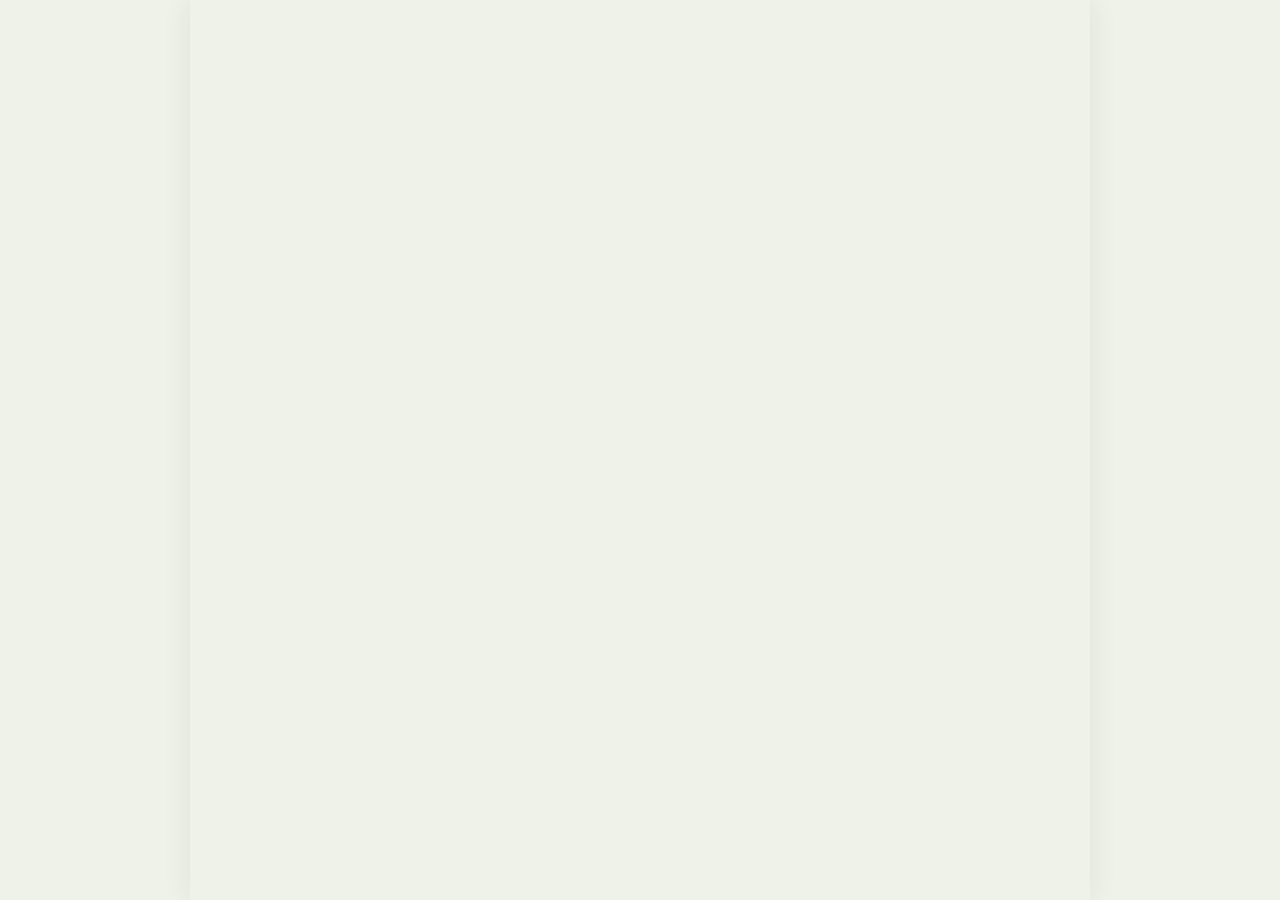
==== bosai.html @ 7ceba3e6 "防災ゲームブックの本番ページを追加" ====
<!DOCTYPE html><html lang="ja"><head><meta charset="UTF-8"><meta name="viewport" content="width=device-width,initial-scale=1.0,maximum-scale=1.0,user-scalable=no"><title>防災ゲームブック</title><link rel="stylesheet" href="css/style.css"></head><body><div id="app"></div><script src="data/bosai.js"></script><script src="js/gamebook-engine.js"></script><script>GameBook.start({ data: BOSAI_DATA });</script></body></html>
---- css/style.css ----
:root{
    --paper:#EEF2E9;
    --paper-2:#E4EADC;
    --ink:#263229;
    --ink-soft:#4C5A4E;
    --paddy:#4E7C4A;
    --paddy-dark:#3A5F3A;
    --water:#4C7A93;
    --gold:#C89B3C;
    --brown:#8B6B4A;
    --warn:#B65C38;
    --card-shadow: 0 2px 10px rgba(38,50,41,0.10);
    --stage-color: var(--paddy);
  }
  *{box-sizing:border-box;}
  html,body{height:100%;}
  body{
    margin:0;
    background:var(--paper);
    color:var(--ink);
    font-family:"Hiragino Sans","Hiragino Kaku Gothic ProN","Yu Gothic","Meiryo",system-ui,-apple-system,sans-serif;
    display:flex;
    justify-content:center;
    -webkit-tap-highlight-color:transparent;
  }
  #app{
    width:100%;
    max-width:560px;
    min-height:100vh;
    display:flex;
    flex-direction:column;
    background:var(--paper);
  }

  /* ---------- header ---------- */
  .stagebar{
    padding:14px 18px 12px;
    background:var(--stage-color);
    color:#fff;
    transition:background .4s ease;
  }
  .stagebar .row{
    display:flex;
    align-items:baseline;
    justify-content:space-between;
  }
  .stagebar .season{
    font-size:22px;
    font-weight:700;
    letter-spacing:.04em;
  }
  .stagebar .month{
    font-size:13px;
    opacity:.9;
  }
  .dots{
    margin-top:10px;
    display:flex;
    gap:6px;
  }
  .dot{
    width:8px;height:8px;border-radius:50%;
    background:rgba(255,255,255,.35);
  }
  .dot.done{background:#fff;}
  .dot.now{background:#fff; transform:scale(1.3);}

  /* ---------- main scene area ---------- */
  main{
    flex:1;
    display:flex;
    flex-direction:column;
    padding:20px 18px 18px;
    gap:14px;
  }
  .scene-card{
    background:#fff;
    border-radius:16px;
    padding:20px 18px;
    box-shadow:var(--card-shadow);
  }
  .scene-title{
    font-size:15px;
    font-weight:700;
    color:var(--paddy-dark);
    margin:0 0 8px;
  }
  .scene-text{
    font-size:18px;
    line-height:1.85;
    margin:0;
    white-space:pre-wrap;
  }

  .choices{
    display:flex;
    flex-direction:column;
    gap:12px;
    margin-top:auto;
  }
  .choice-btn{
    display:block;
    width:100%;
    text-align:left;
    padding:18px 18px;
    font-size:17px;
    line-height:1.5;
    font-family:inherit;
    color:var(--ink);
    background:#fff;
    border:2px solid var(--paper-2);
    border-radius:14px;
    cursor:pointer;
    transition:border-color .15s ease, transform .1s ease;
  }
  .choice-btn:active{
    transform:scale(0.98);
  }
  .choice-btn:hover{
    border-color:var(--paddy);
  }
  .choice-btn .num{
    display:inline-block;
    width:26px;height:26px;
    line-height:26px;
    text-align:center;
    border-radius:50%;
    background:var(--paddy);
    color:#fff;
    font-size:13px;
    font-weight:700;
    margin-right:10px;
  }

  /* ---------- result panel ---------- */
  .result-card{
    background:#fff;
    border-radius:16px;
    padding:20px 18px;
    box-shadow:var(--card-shadow);
    display:flex;
    flex-direction:column;
    gap:14px;
  }
  .result-block h3{
    margin:0 0 4px;
    font-size:13px;
    color:var(--ink-soft);
    font-weight:700;
  }
  .result-block p{
    margin:0;
    font-size:16px;
    line-height:1.75;
  }
  .point-block{
    background:var(--paper-2);
    border-radius:12px;
    padding:14px 16px;
  }
  .point-block h3{
    color:var(--paddy-dark);
    margin:0 0 6px;
    font-size:14px;
    font-weight:700;
  }
  .fact-block{
    border-left:4px solid var(--gold);
    padding-left:12px;
  }
  .fact-block p{color:var(--ink-soft); font-size:14.5px;}

  .next-btn{
    margin-top:4px;
    align-self:stretch;
    padding:16px;
    border:none;
    border-radius:14px;
    background:var(--paddy-dark);
    color:#fff;
    font-size:17px;
    font-weight:700;
    font-family:inherit;
    cursor:pointer;
  }
  .next-btn:active{transform:scale(0.98);}

  /* ---------- title / resume screen ---------- */
  .center-screen{
    flex:1;
    display:flex;
    flex-direction:column;
    align-items:center;
    justify-content:center;
    padding:32px 24px;
    text-align:center;
    gap:22px;
  }
  .title-visual{
    width:min(72vw,300px);
    height:min(32vw,150px);
    min-height:120px;
    display:flex;
    align-items:flex-end;
    justify-content:center;
    background:linear-gradient(180deg,rgba(255,255,255,.35),rgba(255,255,255,.85));
    border:1px solid rgba(78,124,74,.12);
    border-radius:24px;
    overflow:hidden;
    box-shadow:var(--card-shadow);
  }
  .title-navi{
    width:100%;
    height:100%;
    object-fit:contain;
    object-position:center bottom;
  }
  .title-label{
    margin-bottom:-14px;
    font-size:11px;
    font-weight:700;
    letter-spacing:.14em;
    color:var(--paddy);
  }
  .title-jp{
    font-size:30px;
    font-weight:800;
    color:var(--paddy-dark);
    margin:0;
  }
  .title-sub{
    font-size:14px;
    color:var(--ink-soft);
    margin:0;
    line-height:1.7;
  }
  .primary-btn{
    width:100%;
    max-width:320px;
    padding:18px;
    border:none;
    border-radius:14px;
    background:var(--paddy-dark);
    color:#fff;
    font-size:17px;
    font-weight:700;
    font-family:inherit;
    cursor:pointer;
  }
  .ghost-btn{
    width:100%;
    max-width:320px;
    padding:16px;
    border:2px solid var(--paper-2);
    border-radius:14px;
    background:transparent;
    color:var(--ink-soft);
    font-size:15px;
    font-family:inherit;
    cursor:pointer;
  }

  /* ---------- ending ---------- */
  .badge{
    display:inline-block;
    padding:8px 18px;
    border-radius:999px;
    background:var(--gold);
    color:#fff;
    font-weight:700;
    font-size:14px;
    margin-bottom:6px;
  }
  .log-list{
    display:flex;
    flex-direction:column;
    gap:10px;
    margin:14px 0;
  }
  .log-item{
    background:var(--paper-2);
    border-radius:12px;
    padding:12px 14px;
    font-size:14.5px;
    line-height:1.6;
  }
  .log-item .tag{
    font-size:12px;
    color:var(--paddy-dark);
    font-weight:700;
    display:block;
    margin-bottom:2px;
  }
  .learn-grid{
    display:flex;
    flex-wrap:wrap;
    gap:8px;
    margin:10px 0 4px;
  }
  .learn-chip{
    font-size:12.5px;
    background:#fff;
    border:1.5px solid var(--paddy);
    color:var(--paddy-dark);
    padding:6px 10px;
    border-radius:999px;
  }
  .reflect-q{
    font-size:15px;
    font-weight:700;
    margin:16px 0 6px;
  }
  textarea.reflect{
    width:100%;
    min-height:70px;
    border:2px solid var(--paper-2);
    border-radius:12px;
    padding:12px;
    font-family:inherit;
    font-size:15px;
    resize:vertical;
  }
  footer.note{
    padding:10px 18px 22px;
    font-size:12px;
    color:var(--ink-soft);
    text-align:center;
  }

/* ---------- tablet / navi ---------- */
.navi-guide{display:flex;align-items:flex-end;gap:10px;min-height:58px;margin:-4px 4px 0}
.navi-bubble{flex:1;background:#fff;border:1.5px solid var(--paper-2);border-radius:14px 14px 14px 4px;padding:10px 13px;font-size:14px;line-height:1.5;box-shadow:var(--card-shadow)}
.navi-img{width:58px;height:58px;object-fit:contain;flex:none;filter:drop-shadow(0 2px 2px rgba(0,0,0,.08))}
@media (min-width:700px){#app{max-width:900px}.stagebar{padding:14px 28px}.stagebar .season{font-size:24px}main{padding:24px 28px 24px;gap:16px}.scene-card,.result-card{padding:24px}.scene-text{font-size:21px;line-height:1.8}.choices{display:grid;grid-template-columns:1fr 1fr;gap:14px}.choice-btn{min-height:82px;font-size:18px;padding:18px 20px}.choice-btn:last-child:nth-child(odd){grid-column:1 / -1}.navi-guide{margin:0 4px}.navi-img{width:72px;height:72px}.navi-bubble{font-size:16px;padding:12px 16px}}
@media (max-width:699px){main{min-height:calc(100vh - 78px)}.scene-card{padding:18px 16px}.choice-btn{min-height:68px}}


/* ---------- gamebook polish ---------- */
.navi-guide{
  animation:naviIn .35s ease-out;
}
.navi-bubble{
  position:relative;
  border-color:rgba(78,124,74,.22);
  background:rgba(255,255,255,.96);
}
.navi-bubble::after{
  content:"";
  position:absolute;
  right:-7px;
  bottom:12px;
  width:12px;
  height:12px;
  background:#fff;
  border-top:1.5px solid rgba(78,124,74,.22);
  border-right:1.5px solid rgba(78,124,74,.22);
  transform:rotate(45deg);
}
.navi-img{
  object-position:center bottom;
  transform-origin:center bottom;
  animation:naviFloat 2.8s ease-in-out infinite;
}
.result-guide .navi-bubble{
  border-color:rgba(200,155,60,.35);
}
.scene-card,.result-card{
  border:1px solid rgba(78,124,74,.08);
}
.choice-btn{
  box-shadow:0 2px 7px rgba(38,50,41,.06);
}
.choice-btn:hover{
  transform:translateY(-1px);
  box-shadow:0 4px 12px rgba(38,50,41,.10);
}
@media (min-width:700px){
  #app{
    box-shadow:0 0 28px rgba(38,50,41,.08);
  }
  .navi-guide{
    max-width:760px;
    width:100%;
    margin-left:auto;
    margin-right:auto;
  }
  .scene-card{
    max-width:760px;
    width:100%;
    margin-left:auto;
    margin-right:auto;
  }
  .choices{
    width:100%;
    max-width:760px;
    margin-left:auto;
    margin-right:auto;
  }
  .choice-btn{
    min-height:88px;
    display:flex;
    align-items:center;
  }
}
@media (prefers-reduced-motion:reduce){
  .navi-guide,.navi-img{animation:none}
  .choice-btn{transition:none}
}
@keyframes naviIn{
  from{opacity:0;transform:translateY(5px)}
  to{opacity:1;transform:translateY(0)}
}
@keyframes naviFloat{
  0%,100%{transform:translateY(0)}
  50%{transform:translateY(-3px)}
}

.scene-image{margin:14px 0 18px;border-radius:14px;overflow:hidden;background:#eef1eb;border:1px solid rgba(78,124,74,.12)}
.scene-image img{display:block;width:100%;height:180px;object-fit:cover}
.scene-image figcaption{padding:6px 10px;font-size:10px;line-height:1.4;color:var(--ink-soft);background:rgba(255,255,255,.92)}
.scene-image figcaption a{color:inherit}
@media (min-width:700px){.scene-image img{height:210px}}
@media (max-width:699px){.scene-image img{height:150px}}

/* 5つの状態 */
.status-panel{width:100%;max-width:760px;margin:0 auto 14px;padding:12px 14px;background:rgba(255,255,255,.92);border:1px solid rgba(78,124,74,.12);border-radius:14px;box-shadow:0 2px 8px rgba(38,50,41,.05)}
.status-title{font-size:12px;font-weight:700;color:var(--ink-soft);margin-bottom:8px}
.status-grid{display:grid;grid-template-columns:repeat(5,1fr);gap:8px}
.status-item{min-width:0}
.status-label{display:flex;align-items:center;gap:3px;font-size:11px;color:var(--ink-soft);white-space:nowrap}
.status-bars{display:flex;gap:3px;margin-top:5px}
.status-dot{height:6px;flex:1;border-radius:99px;background:#dfe4df}
.status-dot.on{background:var(--paddy)}
.effect-summary{display:flex;flex-wrap:wrap;align-items:center;gap:6px;margin:0 0 14px;padding:10px 12px;border-radius:12px;background:#f7f8f4;border:1px solid rgba(78,124,74,.10)}
.effect-title{font-size:12px;color:var(--ink-soft);font-weight:700;margin-right:2px}
.effect{font-size:13px;font-weight:700;padding:3px 7px;border-radius:999px}
.effect.up{background:#e8f2e5;color:#3f7338}
.effect.down{background:#f4e8e4;color:#9a594c}
.gameover-card h2{font-size:22px;margin:8px 0 10px;color:var(--ink)}
.gameover-mark{display:inline-block;font-size:12px;font-weight:700;color:#fff;background:#5b5148;border-radius:999px;padding:5px 9px}
.status-final{display:grid;grid-template-columns:repeat(5,1fr);gap:8px;margin-top:18px}
.status-final div{display:flex;flex-direction:column;align-items:center;gap:3px;padding:9px 4px;background:#f7f8f4;border-radius:10px}
.status-final span{font-size:20px}.status-final b{font-size:10px;color:var(--ink-soft);font-weight:600}.status-final strong{font-size:18px;color:var(--ink)}
@media(max-width:699px){
  .status-label{font-size:10px}
  .status-grid{gap:5px}
  .status-final{grid-template-columns:repeat(5,1fr);gap:5px}
  .status-final b{font-size:9px}
}


/* ---------- final status ---------- */
.final-status-heading{
  width:100%;
  max-width:760px;
  margin:2px auto -6px;
  display:flex;
  flex-direction:column;
  gap:3px;
  padding:0 2px;
}
.final-status-heading span{
  font-size:18px;
  font-weight:800;
  color:var(--paddy-dark);
}
.final-status-heading small{
  font-size:12px;
  line-height:1.5;
  color:var(--ink-soft);
}
.final-status-panel{
  margin-bottom:2px;
  border-color:rgba(200,155,60,.28);
  background:rgba(255,255,255,.98);
}
.final-status-panel .status-title{
  color:var(--paddy-dark);
}
.scene-image figcaption{
  display:flex;
  flex-wrap:wrap;
  gap:6px;
  align-items:center;
}
.scene-image figcaption a{
  text-decoration:underline;
  text-underline-offset:2px;
}
\n/* ---------- 米づくりの次のステップ ---------- */
.sequence-result-card{border-color:rgba(200,155,60,.28);background:rgba(255,255,255,.98)}
.sequence-correct{font-size:18px;font-weight:800;color:var(--paddy-dark);margin-bottom:2px}
.sequence-feedback{margin:0;font-size:16px;line-height:1.8}
.sequence-next{background:var(--gold)}

.sequence-hint{margin-top:14px;padding:11px 13px;border-radius:12px;background:#f7f8f4;border:1px solid rgba(182,92,56,.22);color:var(--warn);font-size:14px;line-height:1.6}


/* ---------- 米づくりの流れ ---------- */
.flow-progress{padding:10px 18px 0;background:var(--paper)}
.flow-progress-title{font-size:11px;font-weight:700;color:var(--ink-soft);margin-bottom:7px}
.flow-steps{display:flex;gap:5px;overflow:hidden}
.flow-step{flex:1;min-width:0;display:flex;flex-direction:column;align-items:center;gap:4px;color:#8a948b;font-size:8px;line-height:1.25;text-align:center}
.flow-num{width:20px;height:20px;display:flex;align-items:center;justify-content:center;border-radius:50%;background:#dfe4df;color:#6f786f;font-size:10px;font-weight:700}
.flow-step.done .flow-num{background:var(--paddy);color:#fff}
.flow-step.now .flow-num{background:var(--gold);color:#fff;box-shadow:0 0 0 3px rgba(200,155,60,.15)}
.flow-step.done,.flow-step.now{color:var(--ink)}
.event-badge{display:inline-block;margin:0 0 10px;padding:4px 8px;border-radius:999px;background:#f4e8e4;color:#9a594c;font-size:11px;font-weight:700}
.ending-flow{width:100%;max-width:760px;margin:0 auto 2px;padding:16px;background:#fff;border:1px solid rgba(78,124,74,.12);border-radius:14px;box-shadow:var(--card-shadow)}
.ending-flow-title{font-size:13px;font-weight:800;color:var(--paddy-dark);margin-bottom:9px}
.ending-flow-line{display:flex;flex-wrap:wrap;align-items:center;gap:5px;font-size:12px;line-height:1.6;color:var(--ink-soft)}
.ending-flow-line span{background:var(--paper-2);border-radius:999px;padding:4px 7px}
.ending-flow-line b{font-weight:700;color:var(--gold)}
.ending-flow p{margin:10px 0 0;font-size:11px;line-height:1.5;color:var(--ink-soft)}
@media (min-width:700px){
  .flow-progress{padding:12px 28px 0}
  .flow-step{font-size:10px}
  .flow-num{width:24px;height:24px}
}

.flow-step.future{color:#a7aea7}
.flow-step.future .flow-num{background:#edf0eb;color:#9aa29a;border:1px dashed #c9cec8}
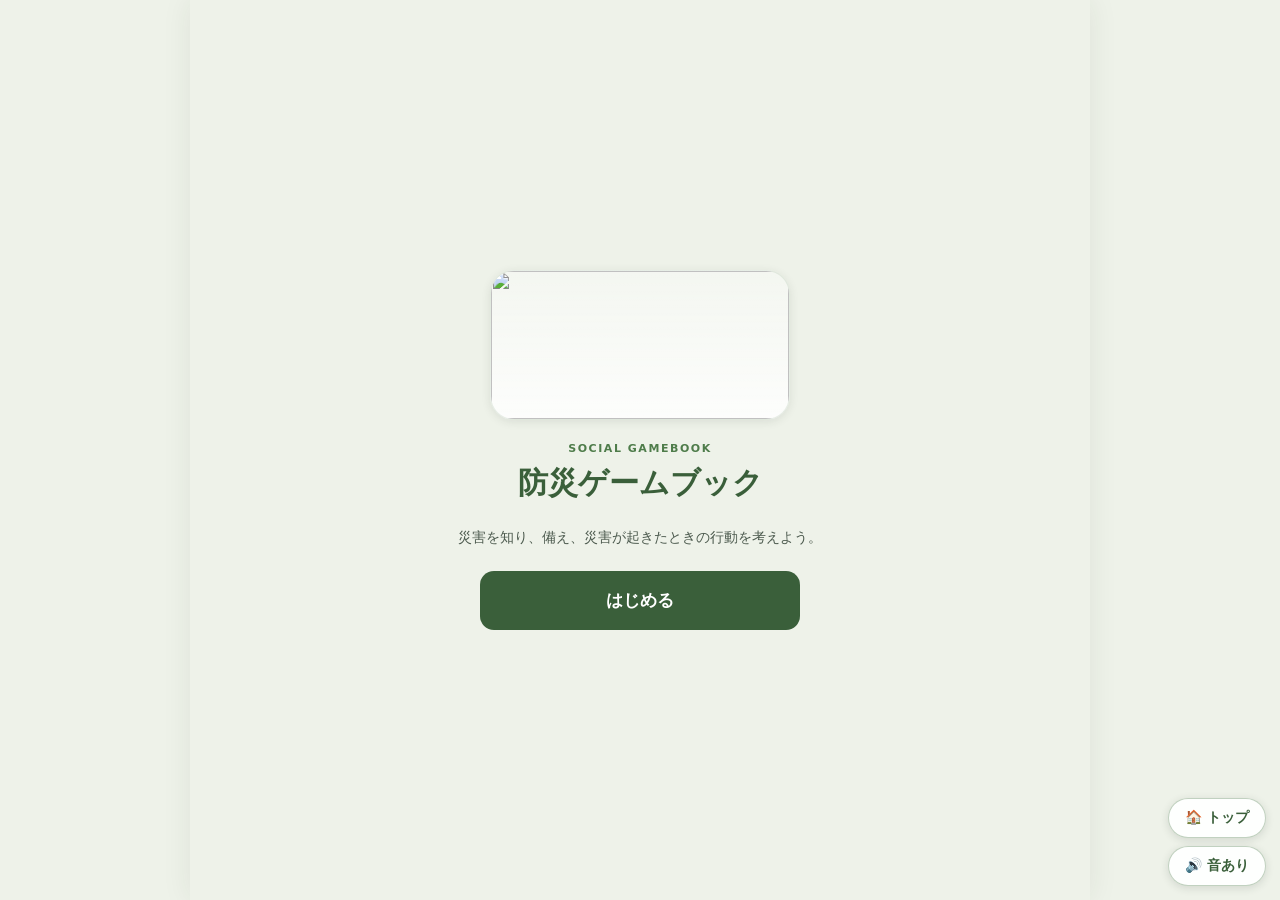
==== commit 9a914331: "リビルド：学習の記録・バッジ・音と演出を追加し、運輸ページを正式名に整理" ====
--- a/bosai.html
+++ b/bosai.html
@@ -1 +1 @@
-<!DOCTYPE html><html lang="ja"><head><meta charset="UTF-8"><meta name="viewport" content="width=device-width,initial-scale=1.0,maximum-scale=1.0,user-scalable=no"><title>防災ゲームブック</title><link rel="stylesheet" href="css/style.css"></head><body><div id="app"></div><script src="data/bosai.js"></script><script src="js/gamebook-engine.js"></script><script>GameBook.start({ data: BOSAI_DATA });</script></body></html>+<!DOCTYPE html><html lang="ja"><head><meta charset="UTF-8"><meta name="viewport" content="width=device-width,initial-scale=1.0,maximum-scale=1.0,user-scalable=no"><title>防災ゲームブック</title><link rel="stylesheet" href="css/style.css"></head><body><div id="app"></div><script src="data/bosai.js"></script><script src="js/gamebook-engine.js"></script><script src="js/gamebook-plus.js"></script><script>GameBook.start({ data: BOSAI_DATA });</script></body></html>
--- a/css/style.css
+++ b/css/style.css
@@ -520,3 +520,382 @@
 
 .flow-step.future{color:#a7aea7}
 .flow-step.future .flow-num{background:#edf0eb;color:#9aa29a;border:1px dashed #c9cec8}
+
+/* ---------- tablet game UI: one screen, two columns ---------- */
+@media (min-width:700px){
+  /* スタート画面はそのまま。ゲーム画面だけ1画面化 */
+  #app:has(.flow-progress){
+    max-width:none;
+    width:100%;
+    height:100dvh;
+    min-height:100dvh;
+    overflow:hidden;
+    box-shadow:none;
+  }
+
+  /* 上端のタイトルバーは省略。段階表示は残す */
+  #app:has(.flow-progress) > .stagebar{
+    display:none;
+  }
+
+  /* 上から：段階 → パラメータ */
+  #app:has(.flow-progress) > .flow-progress{
+    flex:none;
+    padding:8px 28px 2px;
+  }
+
+  #app:has(.flow-progress) > main{
+    width:100%;
+    min-height:0;
+    height:calc(100dvh - 58px);
+    overflow:hidden;
+    display:grid;
+    grid-template-columns:minmax(0,1fr) clamp(300px,32vw,380px);
+    grid-template-rows:auto minmax(0,1fr);
+    gap:10px 20px;
+    padding:8px 24px 18px;
+  }
+
+  /* パラメータは段階のすぐ下、左右いっぱい */
+  #app:has(.flow-progress) .status-panel{
+    grid-column:1 / -1;
+    grid-row:1;
+    width:100%;
+    max-width:none;
+    margin:0;
+    padding:9px 14px;
+    z-index:3;
+  }
+
+  /* 左側：ナビ → 問題 → 写真 */
+  #app:has(.flow-progress) .navi-guide{
+    grid-column:1;
+    grid-row:2;
+    align-self:start;
+    width:100%;
+    max-width:none;
+    margin:0;
+    min-height:52px;
+  }
+
+  #app:has(.flow-progress) .scene-card{
+    grid-column:1;
+    grid-row:2;
+    align-self:stretch;
+    width:100%;
+    max-width:none;
+    margin:62px 0 0;
+    min-height:0;
+    overflow:hidden;
+    display:flex;
+    flex-direction:column;
+    justify-content:flex-start;
+    padding:18px 22px;
+  }
+
+  /* ナビの下から問題カードを始める */
+  #app:has(.flow-progress) .scene-text{
+    order:1;
+    font-size:clamp(18px,1.95vw,22px);
+    line-height:1.55;
+  }
+
+  #app:has(.flow-progress) .scene-image{
+    order:2;
+    margin:14px 0 0;
+  }
+
+  #app:has(.flow-progress) .scene-image img{
+    height:min(30vh,230px);
+    object-fit:cover;
+  }
+
+  /* タイトル・バッジは問題文より前 */
+  #app:has(.flow-progress) .scene-title{
+    order:0;
+  }
+
+  #app:has(.flow-progress) .event-badge{
+    order:0;
+  }
+
+  /* 右側：選択肢を縦一列 */
+  #app:has(.flow-progress) .choices{
+    grid-column:2;
+    grid-row:2;
+    width:100%;
+    max-width:none;
+    height:100%;
+    margin:0;
+    align-self:stretch;
+    display:flex;
+    flex-direction:column;
+    justify-content:center;
+    gap:12px;
+  }
+
+  #app:has(.flow-progress) .choice-btn{
+    flex:1;
+    min-height:0;
+    max-height:190px;
+    display:flex;
+    align-items:center;
+    padding:15px 17px;
+    font-size:clamp(16px,1.65vw,19px);
+    line-height:1.42;
+    border-width:1.5px;
+    box-shadow:0 2px 7px rgba(38,50,41,.055);
+  }
+
+  /* 選択肢にほんのり色をつける */
+  #app:has(.flow-progress) .choice-btn:nth-child(1){
+    background:rgba(78,124,74,.045);
+    border-color:rgba(78,124,74,.18);
+  }
+  #app:has(.flow-progress) .choice-btn:nth-child(2){
+    background:rgba(76,122,147,.045);
+    border-color:rgba(76,122,147,.18);
+  }
+  #app:has(.flow-progress) .choice-btn:nth-child(3){
+    background:rgba(200,155,60,.055);
+    border-color:rgba(200,155,60,.20);
+  }
+  #app:has(.flow-progress) .choice-btn:nth-child(4){
+    background:rgba(139,107,74,.045);
+    border-color:rgba(139,107,74,.18);
+  }
+
+  /* 結果画面も同じ基本構造 */
+  #app:has(.flow-progress) main:has(.result-card),
+  #app:has(.flow-progress) main:has(.sequence-result-card){
+    grid-template-columns:minmax(0,1fr) clamp(300px,32vw,380px);
+  }
+
+  #app:has(.flow-progress) main:has(.result-card) .result-card,
+  #app:has(.flow-progress) main:has(.sequence-result-card) .sequence-result-card{
+    grid-column:1;
+    grid-row:1 / 3;
+    width:100%;
+    max-width:none;
+    min-height:0;
+    overflow:hidden;
+    justify-content:center;
+    margin:0;
+  }
+
+  #app:has(.flow-progress) main:has(.result-card) .navi-guide,
+  #app:has(.flow-progress) main:has(.sequence-result-card) .navi-guide{
+    grid-column:2;
+    grid-row:1;
+    align-self:start;
+  }
+
+  #app:has(.flow-progress) main:has(.result-card) .next-btn,
+  #app:has(.flow-progress) main:has(.sequence-result-card) .next-btn{
+    grid-column:2;
+    grid-row:2;
+    align-self:center;
+    width:100%;
+    margin:0;
+  }
+
+  #app:has(.flow-progress) main:has(.result-card) .status-panel{
+    grid-column:1 / -1;
+    grid-row:1;
+    align-self:start;
+  }
+}
+
+@media (min-width:700px) and (max-height:760px){
+  #app:has(.flow-progress) > .flow-progress{
+    padding:5px 16px 1px;
+  }
+
+  #app:has(.flow-progress) > main{
+    height:calc(100dvh - 50px);
+    padding:6px 16px 10px;
+    gap:8px 14px;
+  }
+
+  #app:has(.flow-progress) .status-panel{
+    padding:7px 12px;
+  }
+
+  #app:has(.flow-progress) .navi-guide{
+    min-height:46px;
+  }
+
+  #app:has(.flow-progress) .scene-card{
+    margin-top:54px;
+    padding:14px 18px;
+  }
+
+  #app:has(.flow-progress) .scene-text{
+    font-size:16px;
+    line-height:1.45;
+  }
+
+  #app:has(.flow-progress) .scene-image{
+    margin-top:10px;
+  }
+
+  #app:has(.flow-progress) .scene-image img{
+    height:170px;
+  }
+
+  #app:has(.flow-progress) .choice-btn{
+    padding:12px 14px;
+    font-size:15px;
+  }
+}
+
+
+/* ---------- 2026 tablet learning-first redesign ---------- */
+@media (min-width:700px){
+  /* 学習画面は「読む→考える→選ぶ」を主役にする */
+  #app:has(.flow-progress) main:not(:has(.result-card)):not(:has(.sequence-result-card)){
+    grid-template-columns:minmax(0,1fr) clamp(320px,34vw,400px);
+    grid-template-rows:auto minmax(0,1fr);
+    gap:16px 24px;
+    padding:10px 28px 22px;
+  }
+
+  #app:has(.flow-progress) .navi-guide{
+    display:none;
+  }
+
+  #app:has(.flow-progress) .status-panel{
+    grid-column:1 / -1;
+    grid-row:1;
+    position:static;
+    transform:none;
+    margin:0;
+  }
+
+  /* 問題文を左側の中心に */
+  #app:has(.flow-progress) .scene-card{
+    grid-column:1;
+    grid-row:2;
+    margin:0;
+    padding:28px 30px 22px;
+    border-radius:18px;
+    overflow:auto;
+    justify-content:flex-start;
+  }
+
+  #app:has(.flow-progress) .scene-title{
+    order:0;
+    margin:0 0 18px;
+    font-size:15px;
+    color:var(--ink-soft);
+    letter-spacing:.04em;
+  }
+
+  #app:has(.flow-progress) .scene-text{
+    order:1;
+    font-size:clamp(20px,2.05vw,24px);
+    line-height:1.8;
+    margin:0;
+    max-width:38em;
+  }
+
+  #app:has(.flow-progress) .event-badge{
+    order:0;
+    align-self:flex-start;
+    margin:0 0 12px;
+  }
+
+  /* 写真は補助資料。問題文のあとに、必要な分だけ見せる */
+  #app:has(.flow-progress) .scene-image{
+    order:2;
+    margin:22px 0 0;
+    width:min(100%,520px);
+    align-self:center;
+    opacity:.92;
+  }
+
+  #app:has(.flow-progress) .scene-image img{
+    height:min(24vh,180px);
+  }
+
+  #app:has(.flow-progress) .scene-image figcaption{
+    font-size:10px;
+  }
+
+  /* 判断エリア */
+  #app:has(.flow-progress) .choices{
+    grid-column:2;
+    grid-row:2;
+    height:100%;
+    margin:0;
+    padding:4px 0;
+    justify-content:center;
+    gap:12px;
+  }
+
+  #app:has(.flow-progress) .choices::before{
+    content:"どうする？";
+    display:block;
+    flex:none;
+    margin:0 0 2px 2px;
+    font-size:15px;
+    line-height:1.3;
+    font-weight:800;
+    color:var(--ink);
+  }
+
+  #app:has(.flow-progress) .choice-btn{
+    flex:none;
+    width:100%;
+    min-height:88px;
+    max-height:none;
+    padding:18px 20px;
+    background:#fff !important;
+    border:1.5px solid rgba(78,124,74,.16);
+    border-radius:15px;
+    box-shadow:0 2px 8px rgba(38,50,41,.055);
+    font-size:clamp(17px,1.7vw,20px);
+    line-height:1.5;
+  }
+
+  #app:has(.flow-progress) .choice-btn:hover{
+    background:#fff !important;
+    border-color:rgba(78,124,74,.38);
+  }
+
+  #app:has(.flow-progress) .choice-btn .num{
+    width:30px;
+    height:30px;
+    line-height:30px;
+    margin-right:11px;
+    flex:none;
+  }
+
+  /* 通常問題ではナビを消すので、結果画面の既存ナビはそのまま */
+  #app:has(.flow-progress) main:has(.result-card) .navi-guide,
+  #app:has(.flow-progress) main:has(.sequence-result-card) .navi-guide{
+    display:flex;
+  }
+}
+
+/* =========================================================
+   gamebook-plus：記録・バッジ・固定ボタン
+   ========================================================= */
+#gbplus-bar{position:fixed;right:14px;bottom:14px;z-index:60;display:flex;flex-direction:column;gap:8px;align-items:flex-end}
+.gbplus-btn{display:inline-block;padding:10px 16px;border-radius:999px;border:1.5px solid rgba(78,124,74,.35);background:rgba(255,255,255,.94);color:var(--paddy-dark);font-size:14px;font-weight:700;text-decoration:none;cursor:pointer;box-shadow:0 2px 8px rgba(38,50,41,.14);font-family:inherit}
+.gbplus-btn:hover{border-color:rgba(78,124,74,.6)}
+.gb-badge-card{margin-top:16px;padding:18px;border-radius:15px;background:#FFF7E0;border:1.5px solid #E4C56A;text-align:center}
+.gb-badge-title{font-size:17px;font-weight:800;color:#7A5B12;margin:0 0 10px}
+.gb-badge-list{display:flex;flex-wrap:wrap;gap:8px;justify-content:center;margin:6px 0}
+.gb-badge-chip{display:inline-block;padding:7px 13px;border-radius:999px;background:#fff;border:1.5px solid #E4C56A;color:#7A5B12;font-size:13.5px;font-weight:700}
+.gb-badge-note{font-size:12px;color:var(--ink-soft);margin:8px 0 0}
+.card-record{position:absolute;top:12px;right:12px;z-index:2;padding:5px 11px;border-radius:999px;background:var(--paddy);color:#fff;font-size:12px;font-weight:800}
+#gb-records{margin-top:30px;padding:18px;background:rgba(255,255,255,.62);border:1px solid rgba(76,122,147,.16);border-radius:15px}
+#gb-records .section-head{margin:0 2px 8px}
+.gb-records-empty,.gb-records-summary{font-size:13.5px;line-height:1.7;color:var(--ink-soft);margin:4px 2px 10px}
+.gb-records-games{display:grid;grid-template-columns:repeat(3,minmax(0,1fr));gap:8px;margin-bottom:8px}
+.gb-records-game{display:flex;justify-content:space-between;gap:8px;padding:9px 12px;background:#fff;border-radius:11px;font-size:13px}
+.gb-records-name{font-weight:700;color:var(--ink)}
+.gb-records-num{color:var(--ink-soft)}
+@media (max-width:820px){.gb-records-games{grid-template-columns:repeat(2,minmax(0,1fr))}}
+@media (max-width:620px){.gb-records-games{grid-template-columns:1fr}}
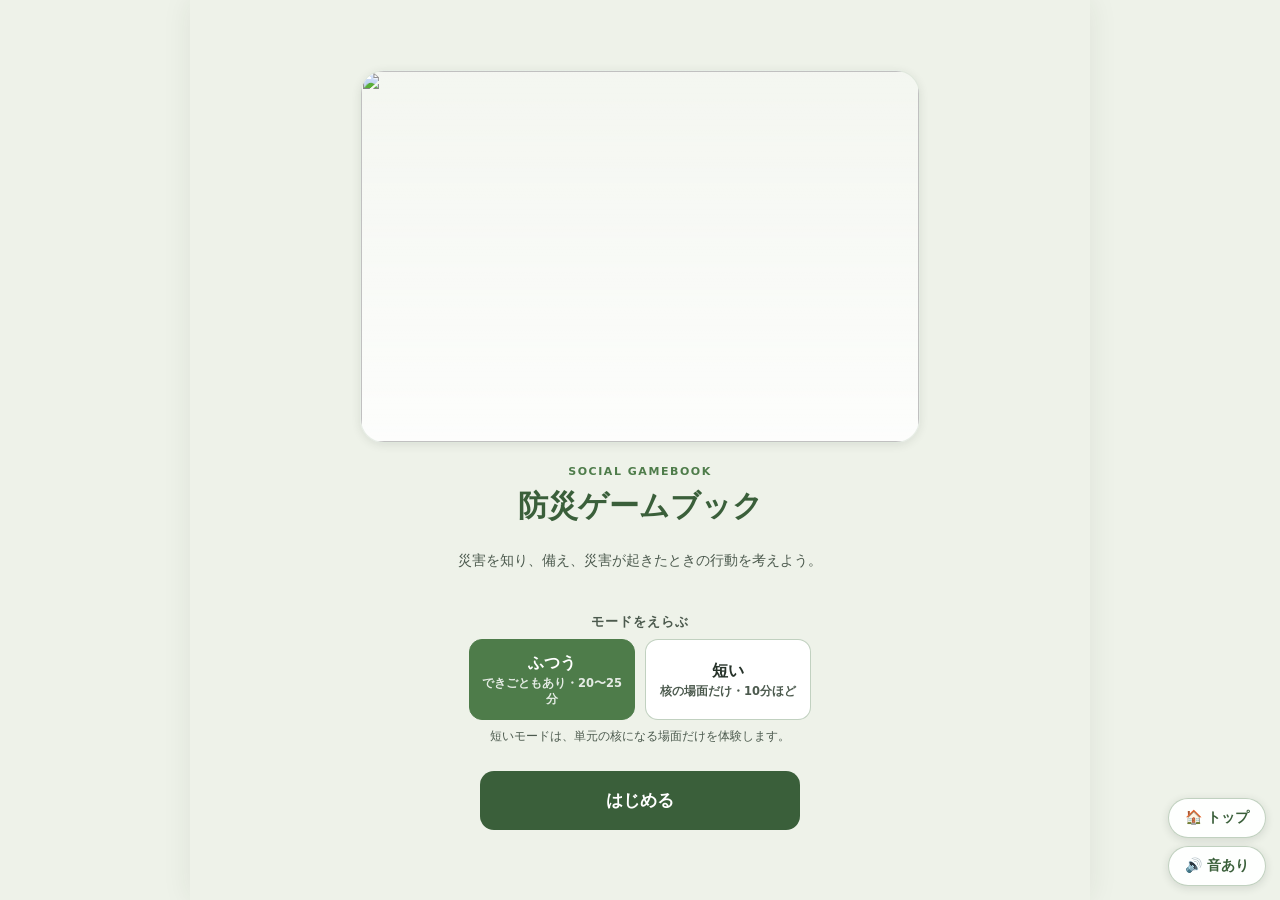
==== commit d7bd7a53: "社会科ゲームブック2.0（第1〜3段階）：土台修正・資料カード・予想と比較・選び直し・視点バッジ" ====
--- a/bosai.html
+++ b/bosai.html
@@ -1 +1 @@
-<!DOCTYPE html><html lang="ja"><head><meta charset="UTF-8"><meta name="viewport" content="width=device-width,initial-scale=1.0,maximum-scale=1.0,user-scalable=no"><title>防災ゲームブック</title><link rel="stylesheet" href="css/style.css"></head><body><div id="app"></div><script src="data/bosai.js"></script><script src="js/gamebook-engine.js"></script><script src="js/gamebook-plus.js"></script><script>GameBook.start({ data: BOSAI_DATA });</script></body></html>+<!DOCTYPE html><html lang="ja"><head><meta charset="UTF-8"><meta name="viewport" content="width=device-width, initial-scale=1.0"><title>防災ゲームブック</title><link rel="stylesheet" href="css/style.css"></head><body><div id="app"></div><script src="data/bosai.js"></script><script src="js/gamebook-engine.js"></script><script src="js/gamebook-plus.js"></script><script>GameBook.start({ data: BOSAI_DATA });</script></body></html>
--- a/css/style.css
+++ b/css/style.css
@@ -197,9 +197,8 @@
     gap:22px;
   }
   .title-visual{
-    width:min(72vw,300px);
-    height:min(32vw,150px);
-    min-height:120px;
+    width:min(88vw,560px);
+    aspect-ratio:3/2;
     display:flex;
     align-items:flex-end;
     justify-content:center;
@@ -212,8 +211,8 @@
   .title-navi{
     width:100%;
     height:100%;
-    object-fit:contain;
-    object-position:center bottom;
+    object-fit:cover;
+    object-position:center;
   }
   .title-label{
     margin-bottom:-14px;
@@ -899,3 +898,47 @@
 .gb-records-num{color:var(--ink-soft)}
 @media (max-width:820px){.gb-records-games{grid-template-columns:repeat(2,minmax(0,1fr))}}
 @media (max-width:620px){.gb-records-games{grid-template-columns:1fr}}
+
+/* gamebook-plus 第2弾：モード選択・ピンチ警告・前回のふりかえり */
+#gb-mode{margin:18px auto 4px;max-width:520px}
+.gb-mode-label{font-size:13px;font-weight:800;color:var(--ink-soft);letter-spacing:.08em;margin-bottom:8px;text-align:center}
+.gb-mode-row{display:flex;gap:10px;justify-content:center}
+.gb-mode-btn{flex:1;padding:12px 10px;border-radius:13px;border:1.5px solid rgba(78,124,74,.35);background:#fff;color:var(--ink);font-size:16px;font-weight:800;cursor:pointer;font-family:inherit;line-height:1.35}
+.gb-mode-btn small{display:block;font-size:11.5px;font-weight:600;color:var(--ink-soft);margin-top:3px}
+.gb-mode-btn.on{background:var(--paddy);border-color:var(--paddy);color:#fff}
+.gb-mode-btn.on small{color:rgba(255,255,255,.85)}
+.gb-mode-note{font-size:12px;color:var(--ink-soft);text-align:center;margin:8px 0 0}
+.gb-pinch{margin-top:14px;padding:14px 16px;border-radius:13px;background:#FDECEA;border:1.5px solid #D98C7A;color:#8A3B26;font-size:14.5px;line-height:1.7}
+.gb-prev-reflect{margin:0 0 10px;padding:12px 14px;border-radius:11px;background:#F2F5EC;border:1px solid rgba(78,124,74,.25);font-size:13.5px;line-height:1.7;color:var(--ink-soft);white-space:pre-wrap;word-break:break-word}
+.gb-prev-reflect b{color:var(--paddy-dark)}
+
+/* ===== 2.0：資料カード・予想・選び直し ===== */
+.status-note{margin-top:8px;font-size:11.5px;color:var(--ink-soft);text-align:right}
+.material-card{margin-top:14px;padding:16px 18px;border-radius:14px;background:#FFFDF5;border:1.5px solid #D9C98F;box-shadow:var(--card-shadow)}
+.material-head{font-weight:700;font-size:16px;color:var(--brown);margin-bottom:10px}
+.material-table{width:100%;border-collapse:collapse;font-size:14.5px;background:#fff;border-radius:10px;overflow:hidden}
+.material-table th,.material-table td{border:1px solid #E3DCC3;padding:8px 10px;text-align:left;line-height:1.55;vertical-align:top}
+.material-table thead th{background:#F3EDD3;color:var(--ink)}
+.material-table tbody th{background:#FAF6E9;white-space:nowrap}
+.material-stats{display:flex;gap:12px;flex-wrap:wrap}
+.material-stat{flex:1 1 140px;background:#fff;border:1px solid #E3DCC3;border-radius:11px;padding:12px 14px;text-align:center}
+.material-stat-value{font-size:22px;font-weight:800;color:var(--paddy-dark)}
+.material-stat-label{font-size:12.5px;color:var(--ink-soft);margin-top:4px;line-height:1.5}
+.material-voices{display:flex;flex-direction:column;gap:10px}
+.material-voice{background:#fff;border:1px solid #E3DCC3;border-radius:11px;padding:10px 14px}
+.material-who{display:inline-block;font-size:12px;font-weight:700;color:#fff;background:var(--water);border-radius:999px;padding:2px 10px;margin-bottom:6px}
+.material-voice p{margin:0;font-size:14.5px;line-height:1.65}
+.material-list{margin:0;padding-left:20px;font-size:14.5px;line-height:1.75}
+.material-note{margin:10px 0 0;font-size:13px;color:var(--ink-soft);line-height:1.6}
+.predict-card{margin-top:14px;padding:16px 18px;border-radius:14px;background:#EFF5FB;border:1.5px solid #A9C6DE;box-shadow:var(--card-shadow)}
+.predict-q{margin:0 0 12px;font-size:16px;line-height:1.65}
+.predict-btns{display:flex;gap:10px;flex-wrap:wrap}
+.predict-btn{flex:1 1 120px;min-height:52px;font-size:16px;font-weight:700;border-radius:12px;border:1.5px solid var(--water);background:#fff;color:var(--water);cursor:pointer}
+.predict-btn:active{transform:scale(.98)}
+.predict-compare{margin-top:14px;padding:12px 14px;border-radius:11px;background:#F2F5EC;border:1px solid rgba(78,124,74,.3)}
+.predict-compare.diff{background:#FDF6E9;border-color:#D9C98F}
+.predict-compare h3{margin:0 0 6px;font-size:14px;color:var(--paddy-dark)}
+.predict-compare p{margin:0;font-size:14.5px;line-height:1.7}
+.retry-choice-btn{display:block;margin:12px auto 0;min-height:48px;padding:10px 22px;font-size:15px;font-weight:700;border-radius:999px;border:1.5px solid var(--ink-soft);background:#fff;color:var(--ink-soft);cursor:pointer}
+.reflect-prompts{margin:8px 0 12px;padding-left:20px;font-size:14px;line-height:1.8;color:var(--ink-soft)}
+.gb-clear-btn{margin-top:14px;min-height:44px;padding:8px 18px;font-size:13.5px;border-radius:999px;border:1px solid #C9CFC2;background:#fff;color:var(--ink-soft);cursor:pointer}
